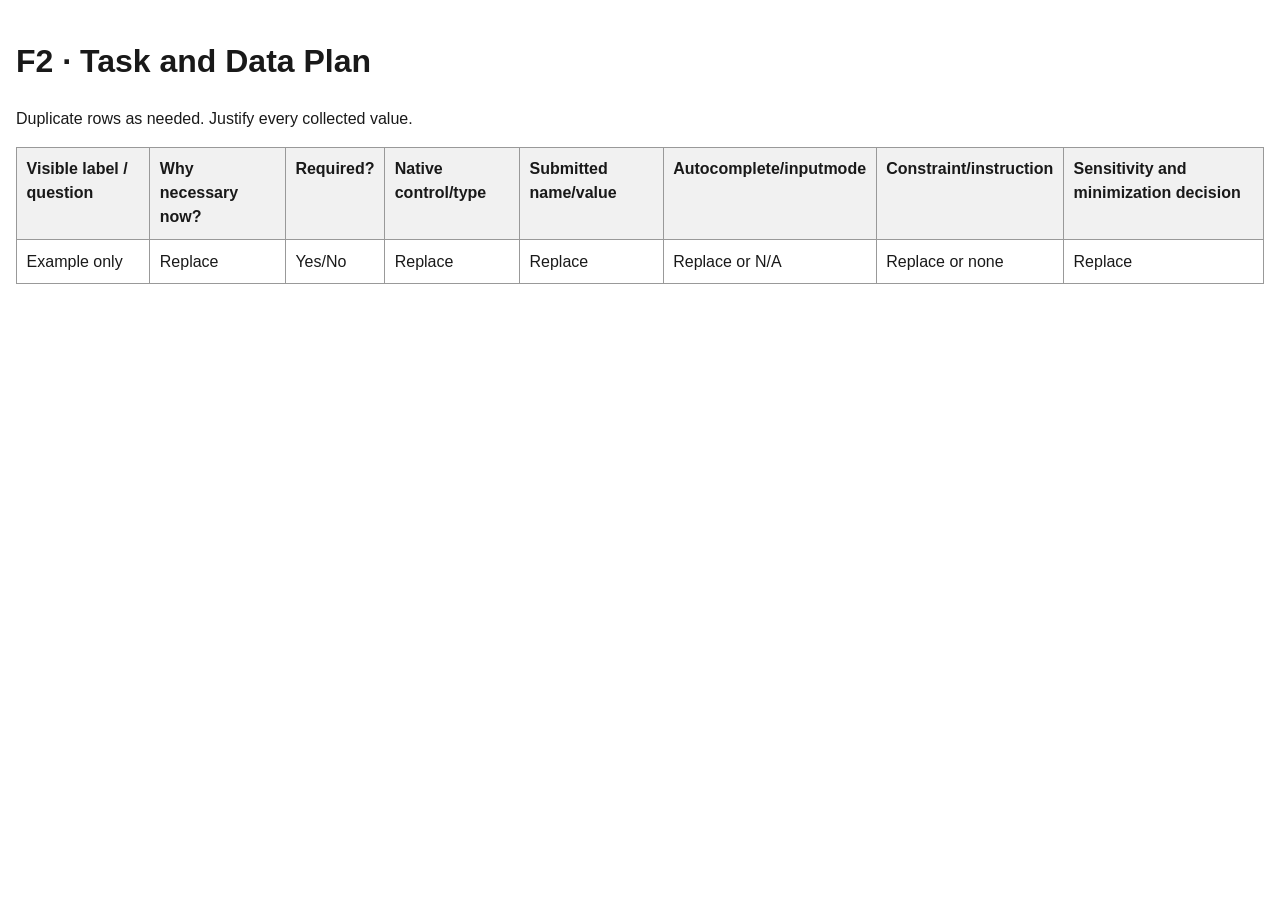
==== field-inventory-template.html @ ca9a807f "Added starter files" ====
<!doctype html>
<html lang="en">
    <head>
        <meta charset="utf-8">
        <meta name="viewport" content="width=device-width,initial-scale=1">
        <title>Field Inventory</title>
        <style>
        body{
            font-family:Arial,sans-serif;
            line-height:1.5;
            max-width:80rem;
            margin:auto;
            padding:1rem;
            color:#191919;
        }
        table{
            width:100%;
            border-collapse:collapse;
        }
        th,td{
            padding:.6rem;
            border:1px solid #999;
            text-align:left;
            vertical-align:top;
        }
        th{
            background:#f1f1f1;
        }
        </style>
        </head>
        <body>
            <h1>F2 · Task and Data Plan</h1>
            <p>Duplicate rows as needed. Justify every collected value.</p>
            <table>
                <thead>
                    <tr>
                        <th>Visible label / question</th>
                        <th>Why necessary now?</th>
                        <th>Required?</th>
                        <th>Native control/type</th>
                        <th>Submitted name/value</th>
                        <th>Autocomplete/inputmode</th>
                        <th>Constraint/instruction</th>
                        <th>Sensitivity and minimization decision</th>
                    </tr>
                </thead>
                <tbody>
                    <tr>
                        <td>Example only</td>
                        <td>Replace</td>
                        <td>Yes/No</td>
                        <td>Replace</td>
                        <td>Replace</td>
                        <td>Replace or N/A</td>
                        <td>Replace or none</td>
                        <td>Replace</td>
                    </tr>
                </tbody>
            </table>
        </body>
        </html>
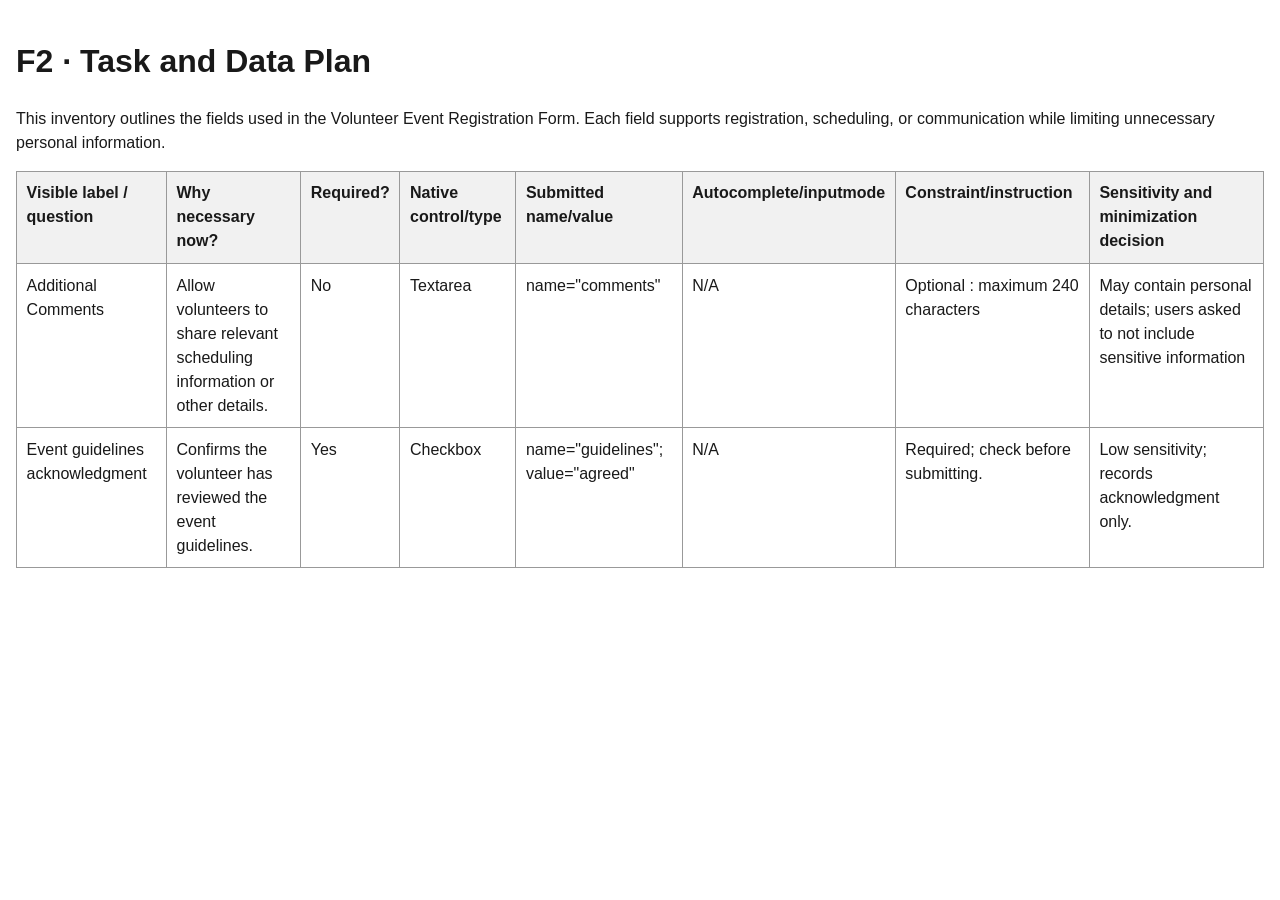
==== commit feab340b: "Complete volunteer registration field inventory" ====
--- a/field-inventory-template.html
+++ b/field-inventory-template.html
@@ -1,61 +1,80 @@
 <!doctype html>
 <html lang="en">
-    <head>
-        <meta charset="utf-8">
-        <meta name="viewport" content="width=device-width,initial-scale=1">
-        <title>Field Inventory</title>
-        <style>
-        body{
-            font-family:Arial,sans-serif;
-            line-height:1.5;
-            max-width:80rem;
-            margin:auto;
-            padding:1rem;
-            color:#191919;
+
+<head>
+    <meta charset="utf-8">
+    <meta name="viewport" content="width=device-width,initial-scale=1">
+    <title>Field Inventory</title>
+    <style>
+        body {
+            font-family: Arial, sans-serif;
+            line-height: 1.5;
+            max-width: 80rem;
+            margin: auto;
+            padding: 1rem;
+            color: #191919;
         }
-        table{
-            width:100%;
-            border-collapse:collapse;
+        
+        table {
+            width: 100%;
+            border-collapse: collapse;
         }
-        th,td{
-            padding:.6rem;
-            border:1px solid #999;
-            text-align:left;
-            vertical-align:top;
+        
+        th,
+        td {
+            padding: .6rem;
+            border: 1px solid #999;
+            text-align: left;
+            vertical-align: top;
         }
-        th{
-            background:#f1f1f1;
+        
+        th {
+            background: #f1f1f1;
         }
-        </style>
-        </head>
-        <body>
-            <h1>F2 · Task and Data Plan</h1>
-            <p>Duplicate rows as needed. Justify every collected value.</p>
-            <table>
-                <thead>
-                    <tr>
-                        <th>Visible label / question</th>
-                        <th>Why necessary now?</th>
-                        <th>Required?</th>
-                        <th>Native control/type</th>
-                        <th>Submitted name/value</th>
-                        <th>Autocomplete/inputmode</th>
-                        <th>Constraint/instruction</th>
-                        <th>Sensitivity and minimization decision</th>
-                    </tr>
-                </thead>
-                <tbody>
-                    <tr>
-                        <td>Example only</td>
-                        <td>Replace</td>
-                        <td>Yes/No</td>
-                        <td>Replace</td>
-                        <td>Replace</td>
-                        <td>Replace or N/A</td>
-                        <td>Replace or none</td>
-                        <td>Replace</td>
-                    </tr>
-                </tbody>
-            </table>
-        </body>
-        </html>
+    </style>
+</head>
+
+<body>
+    <h1>F2 · Task and Data Plan</h1>
+    <p>
+        This inventory outlines the fields used in the Volunteer Event Registration Form. Each field supports registration, scheduling, or communication while limiting unnecessary personal information.
+    </p>
+    <table>
+        <thead>
+            <tr>
+                <th>Visible label / question</th>
+                <th>Why necessary now?</th>
+                <th>Required?</th>
+                <th>Native control/type</th>
+                <th>Submitted name/value</th>
+                <th>Autocomplete/inputmode</th>
+                <th>Constraint/instruction</th>
+                <th>Sensitivity and minimization decision</th>
+            </tr>
+        </thead>
+        <tbody>
+            <tr>
+                <td>Additional Comments</td>
+                <td>Allow volunteers to share relevant scheduling information or other details.</td>
+                <td>No</td>
+                <td>Textarea</td>
+                <td>name="comments"</td>
+                <td> N/A</td>
+                <td>Optional : maximum 240 characters</td>
+                <td>May contain personal details; users asked to not include sensitive information</td>
+            </tr>
+            <tr>
+                <td>Event guidelines acknowledgment</td>
+                <td>Confirms the volunteer has reviewed the event guidelines.</td>
+                <td>Yes</td>
+                <td>Checkbox</td>
+                <td>name="guidelines"; value="agreed"</td>
+                <td>N/A</td>
+                <td>Required; check before submitting.</td>
+                <td>Low sensitivity; records acknowledgment only.</td>
+            </tr>
+        </tbody>
+    </table>
+</body>
+
+</html>
